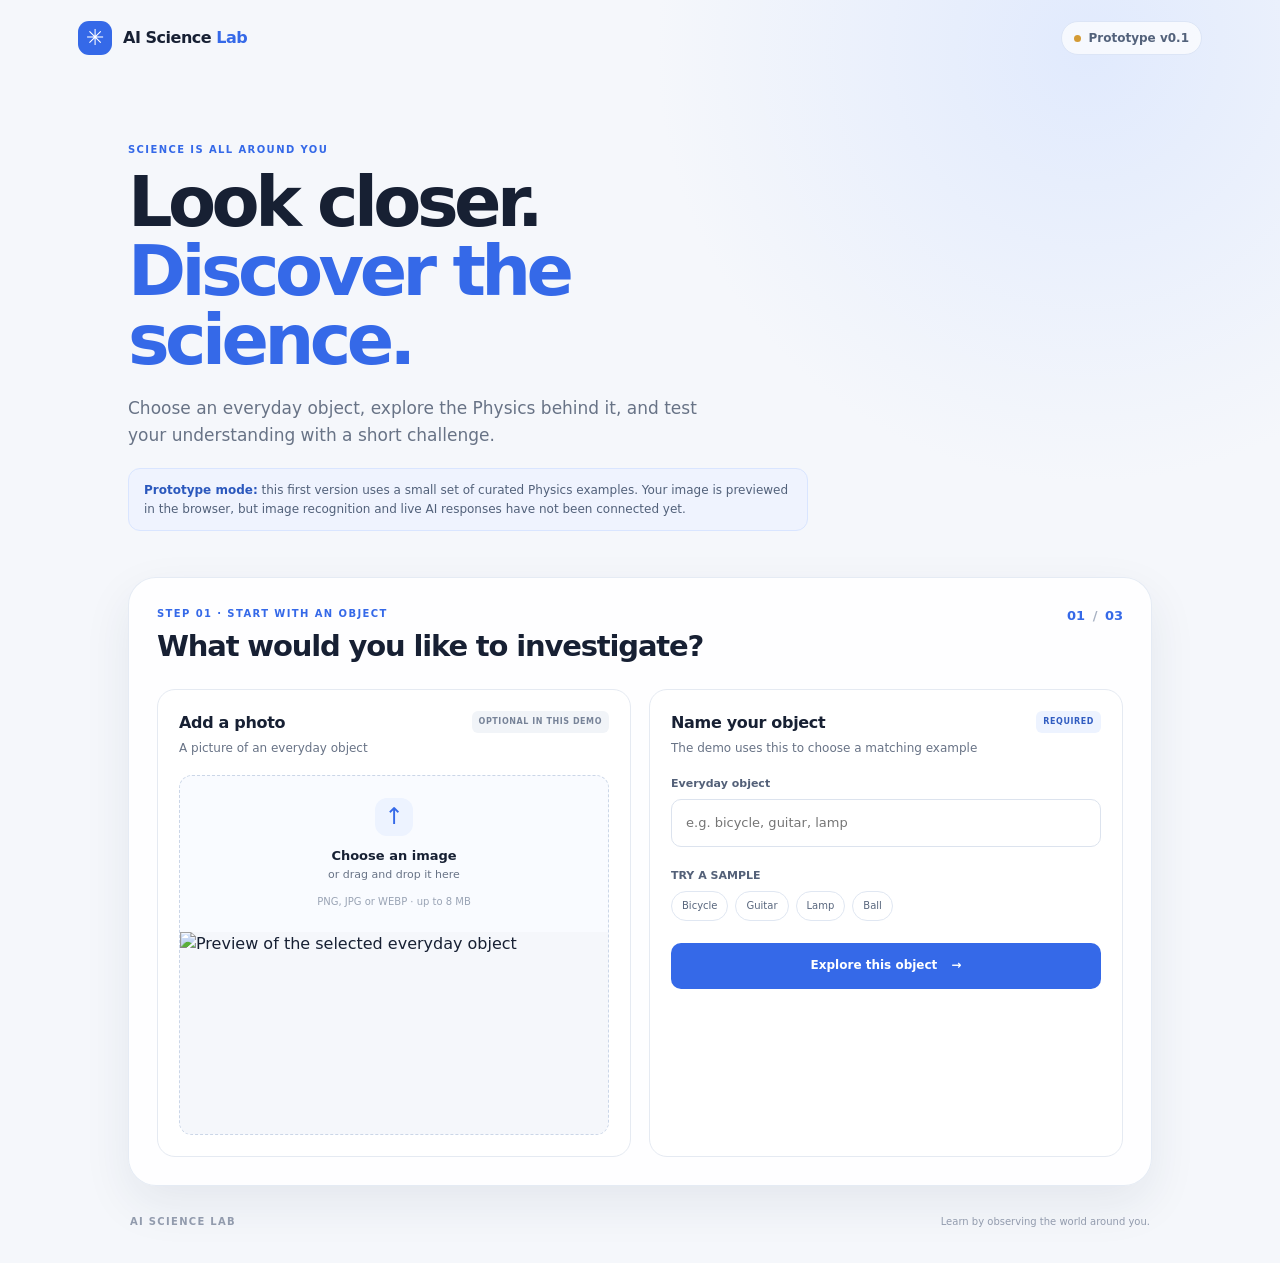
==== index.html @ 0726a8f0 "Foundation" ====
<!doctype html>
<html lang="en">
<head>
  <meta charset="UTF-8">
  <meta name="viewport" content="width=device-width, initial-scale=1.0">
  <meta name="theme-color" content="#101827">
  <meta name="description" content="Explore the Physics behind everyday objects with AI Science Lab.">
  <title>AI Science Lab — Discover the science around you</title>
  <link rel="stylesheet" href="styles.css">
  <script src="app.js" defer></script>
</head>
<body>
  <header class="site-header">
    <a class="brand" href="#top" aria-label="AI Science Lab home">
      <span class="brand-mark" aria-hidden="true">✳</span>
      <span>AI Science <strong>Lab</strong></span>
    </a>
    <div class="header-right">
      <span class="prototype-badge"><span class="status-dot"></span> Prototype v0.1</span>
    </div>
  </header>

  <main id="top" class="page-shell">
    <section class="intro-section">
      <div class="eyebrow">SCIENCE IS ALL AROUND YOU</div>
      <h1>Look closer.<br><span>Discover the science.</span></h1>
      <p class="intro-copy">Choose an everyday object, explore the Physics behind it, and test your understanding with a short challenge.</p>
      <div class="prototype-note" role="note">
        <strong>Prototype mode:</strong> this first version uses a small set of curated Physics examples. Your image is previewed in the browser, but image recognition and live AI responses have not been connected yet.
      </div>
    </section>

    <section class="workspace" aria-labelledby="start-heading">
      <div class="section-heading">
        <div>
          <p class="eyebrow">STEP 01 · START WITH AN OBJECT</p>
          <h2 id="start-heading">What would you like to investigate?</h2>
        </div>
        <span class="step-count">01 <span>/</span> 03</span>
      </div>

      <div class="input-grid">
        <div class="upload-card">
          <div class="card-topline">
            <div>
              <h3>Add a photo</h3>
              <p class="muted">A picture of an everyday object</p>
            </div>
            <span class="optional-label">OPTIONAL IN THIS DEMO</span>
          </div>
          <label class="drop-zone" id="dropZone" for="photoInput" tabindex="0">
            <input id="photoInput" type="file" accept="image/*" hidden>
            <div id="uploadPrompt" class="upload-prompt">
              <span class="upload-icon" aria-hidden="true">↑</span>
              <strong>Choose an image</strong>
              <span>or drag and drop it here</span>
              <small>PNG, JPG or WEBP · up to 8 MB</small>
            </div>
            <img id="imagePreview" class="image-preview" alt="Preview of the selected everyday object" hidden>
          </label>
          <button id="removeImageButton" class="text-button" type="button" hidden>Remove image</button>
        </div>

        <div class="object-card">
          <div class="card-topline">
            <div>
              <h3>Name your object</h3>
              <p class="muted">The demo uses this to choose a matching example</p>
            </div>
            <span class="required-label">REQUIRED</span>
          </div>
          <label class="field-label" for="objectInput">Everyday object</label>
          <input id="objectInput" class="object-input" type="text" list="objectSuggestions" placeholder="e.g. bicycle, guitar, lamp" autocomplete="off">
          <datalist id="objectSuggestions">
            <option value="Bicycle"></option>
            <option value="Ball"></option>
            <option value="Guitar"></option>
            <option value="Lamp"></option>
            <option value="Headphones"></option>
            <option value="Skateboard"></option>
            <option value="Fan"></option>
          </datalist>
          <div class="example-block">
            <span class="field-label">TRY A SAMPLE</span>
            <div class="sample-list">
              <button class="sample-chip" type="button" data-object="Bicycle">Bicycle</button>
              <button class="sample-chip" type="button" data-object="Guitar">Guitar</button>
              <button class="sample-chip" type="button" data-object="Lamp">Lamp</button>
              <button class="sample-chip" type="button" data-object="Ball">Ball</button>
            </div>
          </div>
          <button id="analyzeButton" class="primary-button" type="button">
            Explore this object <span aria-hidden="true">→</span>
          </button>
          <p id="inputMessage" class="input-message" aria-live="polite"></p>
        </div>
      </div>
    </section>

    <section id="resultsSection" class="results-section" aria-labelledby="resultsHeading" hidden>
      <div class="section-heading results-heading">
        <div>
          <p class="eyebrow">STEP 02 · DISCOVER CONNECTIONS</p>
          <h2 id="resultsHeading">The Physics behind your object</h2>
          <p id="resultsSubheading" class="muted"></p>
        </div>
        <span class="step-count">02 <span>/</span> 03</span>
      </div>

      <div class="discovery-layout">
        <aside class="concept-sidebar">
          <p class="sidebar-label">EXPLORE A CONCEPT</p>
          <div id="conceptList" class="concept-list" aria-label="Physics concepts"></div>
          <div class="sidebar-tip"><span aria-hidden="true">✦</span><p>Choose a concept to see how it connects to the object.</p></div>
        </aside>

        <div class="concept-content">
          <div class="concept-kicker" id="conceptCategory">PHYSICS CONCEPT</div>
          <h3 id="conceptTitle">Select a concept</h3>
          <p id="conceptExplanation" class="concept-explanation"></p>
          <div class="real-world-box">
            <span class="box-icon" aria-hidden="true">◎</span>
            <div>
              <strong>Where can you see this?</strong>
              <p id="conceptConnection"></p>
            </div>
          </div>

          <div class="challenge-card">
            <div class="challenge-heading">
              <div>
                <p class="eyebrow">STEP 03 · THINK LIKE A SCIENTIST</p>
                <h4>Make a prediction</h4>
              </div>
              <span class="challenge-icon" aria-hidden="true">?</span>
            </div>
            <p id="questionPrompt" class="question-prompt"></p>
            <div id="answerOptions" class="answer-options"></div>
            <button id="checkAnswerButton" class="secondary-button" type="button" disabled>Check my answer</button>
            <div id="feedbackBox" class="feedback-box" aria-live="polite" hidden></div>
          </div>

          <div class="explore-next" id="exploreNext" hidden>
            <span class="next-icon" aria-hidden="true">↗</span>
            <div>
              <strong>Go one step further</strong>
              <p id="challengeText"></p>
            </div>
          </div>
        </div>
      </div>
      <div class="results-actions">
        <button id="resetButton" class="text-button" type="button">← Explore another object</button>
      </div>
    </section>

    <footer class="site-footer">
      <span>AI SCIENCE LAB</span>
      <span>Learn by observing the world around you.</span>
    </footer>
  </main>

  <div id="toast" class="toast" role="status" aria-live="polite"></div>
</body>
</html>
---- styles.css ----
:root {
  --ink: #172033;
  --muted: #687386;
  --paper: #f5f7fb;
  --surface: #ffffff;
  --line: #e5eaf2;
  --blue: #3569e8;
  --blue-dark: #2454c7;
  --blue-soft: #edf3ff;
  --teal: #147d78;
  --teal-soft: #e9f7f5;
  --shadow: 0 18px 48px rgba(29, 45, 79, 0.08);
  --radius: 22px;
}

* { box-sizing: border-box; }

html { scroll-behavior: smooth; }

body {
  margin: 0;
  color: var(--ink);
  background:
    radial-gradient(circle at 85% 4%, rgba(206, 222, 255, 0.52), transparent 27rem),
    var(--paper);
  font-family: Inter, ui-sans-serif, system-ui, -apple-system, BlinkMacSystemFont, "Segoe UI", sans-serif;
  line-height: 1.55;
}

button, input { font: inherit; }
button { cursor: pointer; }
button:focus-visible, input:focus-visible, .drop-zone:focus-visible {
  outline: 3px solid rgba(53, 105, 232, 0.32);
  outline-offset: 3px;
}

.site-header {
  height: 76px;
  max-width: 1180px;
  margin: 0 auto;
  padding: 0 28px;
  display: flex;
  align-items: center;
  justify-content: space-between;
}

.brand {
  display: inline-flex;
  align-items: center;
  gap: 11px;
  color: var(--ink);
  text-decoration: none;
  font-size: 16px;
  font-weight: 650;
  letter-spacing: -0.03em;
}
.brand strong { color: var(--blue); }
.brand-mark {
  display: grid;
  place-items: center;
  width: 34px;
  height: 34px;
  border-radius: 11px;
  color: white;
  background: var(--blue);
  font-size: 22px;
}
.header-right { display: flex; align-items: center; }
.prototype-badge {
  display: inline-flex;
  align-items: center;
  gap: 8px;
  padding: 7px 12px;
  border: 1px solid #dce5f6;
  border-radius: 99px;
  color: #53627b;
  background: rgba(255,255,255,.7);
  font-size: 12px;
  font-weight: 650;
}
.status-dot { width: 7px; height: 7px; border-radius: 50%; background: #d49b35; }

.page-shell { max-width: 1080px; margin: 0 auto; padding: 34px 28px 24px; }
.intro-section { max-width: 720px; padding: 32px 0 46px; }
.eyebrow {
  margin: 0 0 10px;
  color: var(--blue);
  font-size: 10px;
  font-weight: 800;
  letter-spacing: .14em;
}
h1 {
  margin: 0;
  font-size: clamp(42px, 7vw, 70px);
  line-height: .99;
  letter-spacing: -.065em;
  font-weight: 760;
}
h1 span { color: var(--blue); }
.intro-copy { max-width: 590px; margin: 20px 0 20px; color: var(--muted); font-size: 17px; }
.prototype-note {
  max-width: 680px;
  padding: 12px 15px;
  border: 1px solid #d9e5ff;
  border-radius: 12px;
  color: #52617a;
  background: rgba(237,243,255,.78);
  font-size: 12px;
}
.prototype-note strong { color: #2b58bd; }

.workspace, .results-section {
  padding: 28px;
  border: 1px solid rgba(227, 233, 243, .9);
  border-radius: 28px;
  background: rgba(255,255,255,.88);
  box-shadow: var(--shadow);
}
.section-heading { display: flex; align-items: flex-start; justify-content: space-between; gap: 18px; margin-bottom: 25px; }
.section-heading .eyebrow { margin-bottom: 7px; }
h2 { margin: 0; font-size: clamp(22px, 3vw, 29px); line-height: 1.2; letter-spacing: -.04em; }
.step-count { flex: 0 0 auto; color: var(--blue); font-size: 13px; font-weight: 750; }
.step-count span { color: #a8b2c3; padding: 0 3px; }
.input-grid { display: grid; grid-template-columns: 1fr 1fr; gap: 18px; }
.upload-card, .object-card { min-width: 0; padding: 21px; border: 1px solid var(--line); border-radius: 18px; background: #fff; }
.card-topline { display: flex; align-items: flex-start; justify-content: space-between; gap: 10px; margin-bottom: 17px; }
h3 { margin: 0; font-size: 16px; letter-spacing: -.02em; }
.muted { margin: 4px 0 0; color: var(--muted); font-size: 12px; }
.optional-label, .required-label { flex: 0 0 auto; padding: 5px 7px; border-radius: 6px; background: #f1f4f8; color: #778398; font-size: 8px; font-weight: 800; letter-spacing: .07em; }
.required-label { color: #315dc1; background: var(--blue-soft); }
.drop-zone {
  min-height: 202px;
  display: grid;
  place-items: center;
  overflow: hidden;
  border: 1.5px dashed #cbd6e7;
  border-radius: 13px;
  background: #f9fbff;
  cursor: pointer;
  transition: border-color .18s ease, background .18s ease;
}
.drop-zone:hover, .drop-zone.drag-over { border-color: var(--blue); background: #f0f5ff; }
.upload-prompt { display: flex; flex-direction: column; align-items: center; padding: 22px; text-align: center; }
.upload-icon { display: grid; place-items: center; width: 38px; height: 38px; margin-bottom: 10px; border-radius: 12px; color: var(--blue); background: var(--blue-soft); font-size: 23px; }
.upload-prompt strong { font-size: 13px; }
.upload-prompt span:not(.upload-icon) { color: var(--muted); font-size: 11px; }
.upload-prompt small { margin-top: 11px; color: #9aa4b5; font-size: 10px; }
.image-preview { display: block; width: 100%; height: 202px; object-fit: contain; background: #f5f7fb; }
.text-button { padding: 8px 0; border: 0; color: var(--blue); background: transparent; font-size: 12px; font-weight: 700; }
#removeImageButton { margin-top: 5px; }
.field-label { display: block; margin-bottom: 7px; color: #536078; font-size: 11px; font-weight: 700; }
.object-input { width: 100%; padding: 13px 14px; border: 1px solid #dce3ee; border-radius: 10px; color: var(--ink); background: #fff; font-size: 13px; transition: border-color .18s ease, box-shadow .18s ease; }
.object-input:focus { border-color: var(--blue); outline: 0; box-shadow: 0 0 0 3px rgba(53,105,232,.1); }
.example-block { margin-top: 20px; }
.sample-list { display: flex; flex-wrap: wrap; gap: 7px; }
.sample-chip { padding: 6px 10px; border: 1px solid #e0e7f2; border-radius: 99px; color: #58667d; background: #fff; font-size: 10px; transition: all .16s ease; }
.sample-chip:hover { border-color: #b8cafa; color: var(--blue); background: var(--blue-soft); }
.primary-button, .secondary-button {
  display: inline-flex;
  align-items: center;
  justify-content: center;
  gap: 14px;
  min-height: 46px;
  padding: 0 18px;
  border: 0;
  border-radius: 10px;
  color: white;
  background: var(--blue);
  font-size: 12px;
  font-weight: 750;
  transition: transform .16s ease, background .16s ease, opacity .16s ease;
}
.primary-button { width: 100%; margin-top: 22px; }
.primary-button:hover:not(:disabled), .secondary-button:hover:not(:disabled) { transform: translateY(-1px); background: var(--blue-dark); }
button:disabled { cursor: not-allowed; opacity: .45; }
.input-message { min-height: 16px; margin: 8px 0 0; color: #b05243; font-size: 11px; }

.results-section { margin-top: 28px; scroll-margin-top: 20px; }
.results-heading { align-items: flex-end; }
.results-heading .muted { font-size: 13px; }
.discovery-layout { display: grid; grid-template-columns: 220px minmax(0, 1fr); gap: 22px; }
.concept-sidebar { padding: 16px; border: 1px solid var(--line); border-radius: 16px; background: #fbfcff; }
.sidebar-label { margin: 0 0 12px; color: #8994a7; font-size: 9px; font-weight: 800; letter-spacing: .12em; }
.concept-list { display: grid; gap: 7px; }
.concept-button { width: 100%; padding: 11px 12px; border: 1px solid transparent; border-radius: 9px; color: #536078; background: transparent; text-align: left; font-size: 12px; font-weight: 650; transition: all .16s ease; }
.concept-button:hover { background: #f1f5fc; }
.concept-button.active { border-color: #d9e5ff; color: #2859c5; background: var(--blue-soft); }
.concept-button::before { content: "•"; margin-right: 8px; color: #8ba7e8; }
.sidebar-tip { display: flex; gap: 9px; margin-top: 19px; padding-top: 14px; border-top: 1px solid var(--line); color: #7b879a; font-size: 10px; }
.sidebar-tip span { color: #d59a39; }
.sidebar-tip p { margin: 0; }
.concept-content { min-width: 0; padding: 5px 4px 0; }
.concept-kicker { margin-bottom: 6px; color: var(--teal); font-size: 9px; font-weight: 800; letter-spacing: .12em; }
.concept-content h3 { font-size: 24px; letter-spacing: -.04em; }
.concept-explanation { max-width: 670px; margin: 12px 0 17px; color: #566278; font-size: 13px; line-height: 1.75; }
.real-world-box { display: flex; gap: 12px; padding: 13px 15px; border: 1px solid #d8efeb; border-radius: 12px; background: var(--teal-soft); }
.box-icon { flex: 0 0 auto; color: var(--teal); font-size: 20px; }
.real-world-box strong { color: #246b67; font-size: 11px; }
.real-world-box p { margin: 3px 0 0; color: #527b78; font-size: 11px; }
.challenge-card { margin-top: 21px; padding: 18px; border: 1px solid var(--line); border-radius: 15px; background: #fff; }
.challenge-heading { display: flex; align-items: center; justify-content: space-between; }
.challenge-heading .eyebrow { margin-bottom: 4px; }
.challenge-heading h4 { margin: 0; font-size: 17px; letter-spacing: -.03em; }
.challenge-icon { display: grid; place-items: center; width: 31px; height: 31px; border-radius: 10px; color: var(--blue); background: var(--blue-soft); font-weight: 800; }
.question-prompt { margin: 15px 0 12px; color: #39465d; font-size: 12px; font-weight: 650; }
.answer-options { display: grid; gap: 8px; }
.answer-option { display: flex; align-items: center; gap: 10px; width: 100%; padding: 10px 12px; border: 1px solid #e3e8f0; border-radius: 9px; color: #59667c; background: #fff; text-align: left; font-size: 11px; transition: all .15s ease; }
.answer-option:hover { border-color: #bbcdf5; background: #f8faff; }
.answer-option.selected { border-color: #8daaf0; color: #2859c5; background: var(--blue-soft); }
.option-marker { display: grid; place-items: center; flex: 0 0 auto; width: 19px; height: 19px; border: 1px solid #d5dce8; border-radius: 50%; font-size: 9px; font-weight: 750; }
.answer-option.selected .option-marker { border-color: var(--blue); color: white; background: var(--blue); }
.secondary-button { min-height: 39px; margin-top: 13px; padding: 0 15px; font-size: 11px; }
.feedback-box { margin-top: 13px; padding: 12px 13px; border-radius: 10px; font-size: 11px; }
.feedback-box.correct { border: 1px solid #cce9dc; color: #286947; background: #effaf4; }
.feedback-box.incorrect { border: 1px solid #f2dfc4; color: #805b25; background: #fff8ec; }
.feedback-box strong { display: block; margin-bottom: 3px; }
.explore-next { display: flex; gap: 12px; margin-top: 13px; padding: 13px 15px; border: 1px solid #e6e3fa; border-radius: 12px; background: #f8f7ff; }
.next-icon { color: #7964c9; font-size: 19px; }
.explore-next strong { color: #594a9c; font-size: 11px; }
.explore-next p { margin: 3px 0 0; color: #716b91; font-size: 11px; }
.results-actions { margin-top: 14px; }
.site-footer { display: flex; align-items: center; justify-content: space-between; gap: 10px; padding: 28px 2px 10px; color: #929bad; font-size: 10px; }
.site-footer span:first-child { font-weight: 800; letter-spacing: .13em; }
.toast { position: fixed; right: 22px; bottom: 22px; z-index: 10; max-width: min(360px, calc(100vw - 44px)); padding: 12px 15px; border-radius: 10px; color: #fff; background: #25334c; box-shadow: var(--shadow); font-size: 12px; opacity: 0; transform: translateY(8px); pointer-events: none; transition: .2s ease; }
.toast.show { opacity: 1; transform: translateY(0); }

@media (max-width: 760px) {
  .site-header { height: 66px; padding: 0 18px; }
  .page-shell { padding: 22px 16px; }
  .intro-section { padding: 25px 0 30px; }
  .workspace, .results-section { padding: 19px; border-radius: 21px; }
  .input-grid { grid-template-columns: 1fr; }
  .discovery-layout { grid-template-columns: 1fr; }
  .concept-sidebar { padding: 13px; }
  .concept-list { display: flex; flex-wrap: wrap; }
  .concept-button { width: auto; padding: 8px 10px; border-color: #e5eaf2; background: white; }
  .sidebar-tip { display: none; }
  .concept-content { padding-top: 5px; }
}

@media (max-width: 430px) {
  .prototype-badge { padding: 6px 9px; font-size: 10px; }
  .section-heading { margin-bottom: 19px; }
  .card-topline { flex-direction: column; }
  .optional-label, .required-label { align-self: flex-start; }
  .site-footer { flex-direction: column; align-items: flex-start; }
}
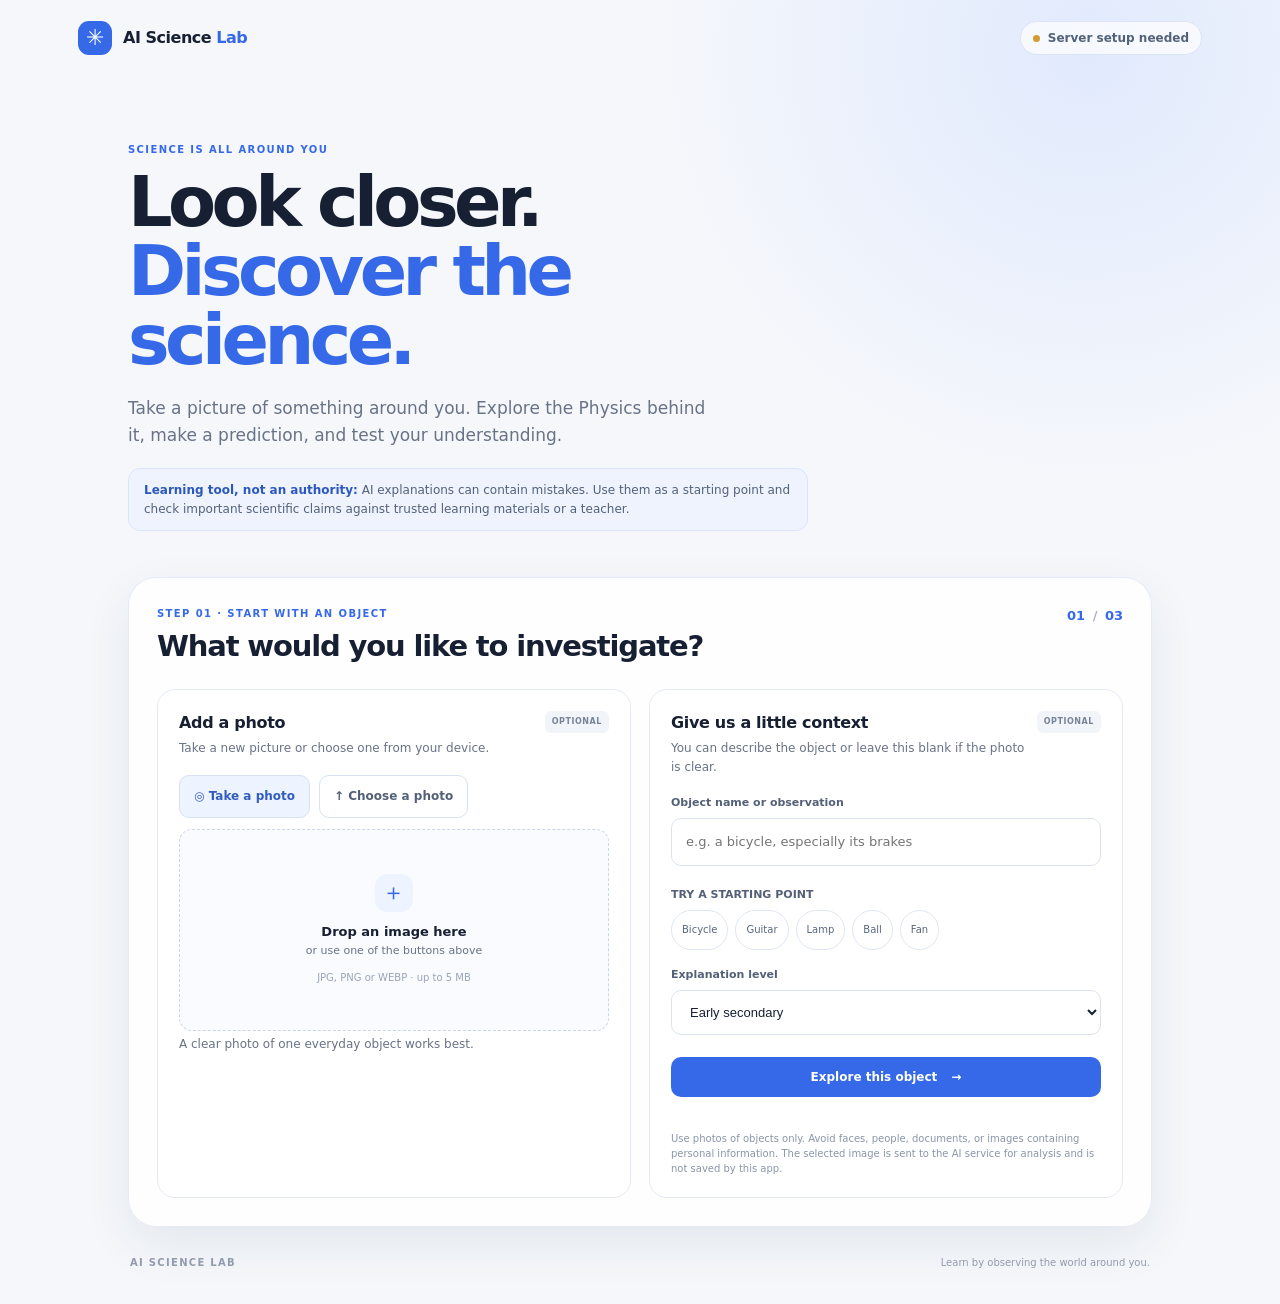
==== commit cfc0c658: "Updates" ====
--- a/index.html
+++ b/index.html
@@ -2,12 +2,19 @@
 <html lang="en">
 <head>
   <meta charset="UTF-8">
-  <meta name="viewport" content="width=device-width, initial-scale=1.0">
-  <meta name="theme-color" content="#101827">
+  <meta name="viewport" content="width=device-width, initial-scale=1.0, viewport-fit=cover">
+  <meta name="theme-color" content="#172033">
   <meta name="description" content="Explore the Physics behind everyday objects with AI Science Lab.">
+  <meta name="mobile-web-app-capable" content="yes">
+  <meta name="apple-mobile-web-app-capable" content="yes">
+  <meta name="apple-mobile-web-app-status-bar-style" content="default">
+  <meta name="apple-mobile-web-app-title" content="Science Lab">
   <title>AI Science Lab — Discover the science around you</title>
-  <link rel="stylesheet" href="styles.css">
-  <script src="app.js" defer></script>
+  <link rel="manifest" href="/manifest.webmanifest">
+  <link rel="icon" href="/icons/icon-192.png" type="image/png">
+  <link rel="apple-touch-icon" href="/icons/icon-192.png">
+  <link rel="stylesheet" href="/styles.css">
+  <script src="/app.js" defer></script>
 </head>
 <body>
   <header class="site-header">
@@ -16,7 +23,8 @@
       <span>AI Science <strong>Lab</strong></span>
     </a>
     <div class="header-right">
-      <span class="prototype-badge"><span class="status-dot"></span> Prototype v0.1</span>
+      <span id="connectionBadge" class="prototype-badge"><span class="status-dot"></span> AI connected when online</span>
+      <button id="installButton" class="install-button" type="button" hidden>Install app</button>
     </div>
   </header>
 
@@ -24,10 +32,11 @@
     <section class="intro-section">
       <div class="eyebrow">SCIENCE IS ALL AROUND YOU</div>
       <h1>Look closer.<br><span>Discover the science.</span></h1>
-      <p class="intro-copy">Choose an everyday object, explore the Physics behind it, and test your understanding with a short challenge.</p>
+      <p class="intro-copy">Take a picture of something around you. Explore the Physics behind it, make a prediction, and test your understanding.</p>
       <div class="prototype-note" role="note">
-        <strong>Prototype mode:</strong> this first version uses a small set of curated Physics examples. Your image is previewed in the browser, but image recognition and live AI responses have not been connected yet.
-      </div>
+        <strong>Learning tool, not an authority:</strong> AI explanations can contain mistakes. Use them as a starting point and check important scientific claims against trusted learning materials or a teacher.
+      </div>
+      <div id="offlineNotice" class="offline-notice" role="status" hidden>You are offline. The app shell can still open, but AI image analysis needs an internet connection.</div>
     </section>
 
     <section class="workspace" aria-labelledby="start-heading">
@@ -44,56 +53,73 @@
           <div class="card-topline">
             <div>
               <h3>Add a photo</h3>
-              <p class="muted">A picture of an everyday object</p>
-            </div>
-            <span class="optional-label">OPTIONAL IN THIS DEMO</span>
-          </div>
-          <label class="drop-zone" id="dropZone" for="photoInput" tabindex="0">
-            <input id="photoInput" type="file" accept="image/*" hidden>
+              <p class="muted">Take a new picture or choose one from your device.</p>
+            </div>
+            <span class="optional-label">OPTIONAL</span>
+          </div>
+
+          <div class="photo-actions">
+            <button id="takePhotoButton" class="photo-button" type="button">◎ Take a photo</button>
+            <button id="choosePhotoButton" class="photo-button secondary-photo" type="button">↑ Choose a photo</button>
+          </div>
+          <input id="cameraInput" class="visually-hidden" type="file" accept="image/jpeg,image/png,image/webp" capture="environment">
+          <input id="galleryInput" class="visually-hidden" type="file" accept="image/png,image/jpeg,image/webp">
+
+          <div class="drop-zone" id="dropZone" tabindex="0" role="button" aria-label="Choose an image or drag one here">
             <div id="uploadPrompt" class="upload-prompt">
-              <span class="upload-icon" aria-hidden="true">↑</span>
-              <strong>Choose an image</strong>
-              <span>or drag and drop it here</span>
-              <small>PNG, JPG or WEBP · up to 8 MB</small>
+              <span class="upload-icon" aria-hidden="true">＋</span>
+              <strong>Drop an image here</strong>
+              <span>or use one of the buttons above</span>
+              <small>JPG, PNG or WEBP · up to 5 MB</small>
             </div>
             <img id="imagePreview" class="image-preview" alt="Preview of the selected everyday object" hidden>
-          </label>
-          <button id="removeImageButton" class="text-button" type="button" hidden>Remove image</button>
+          </div>
+          <div class="photo-footer">
+            <p id="imageMessage" class="muted">A clear photo of one everyday object works best.</p>
+            <button id="removeImageButton" class="text-button" type="button" hidden>Remove photo</button>
+          </div>
         </div>
 
         <div class="object-card">
           <div class="card-topline">
             <div>
-              <h3>Name your object</h3>
-              <p class="muted">The demo uses this to choose a matching example</p>
-            </div>
-            <span class="required-label">REQUIRED</span>
-          </div>
-          <label class="field-label" for="objectInput">Everyday object</label>
-          <input id="objectInput" class="object-input" type="text" list="objectSuggestions" placeholder="e.g. bicycle, guitar, lamp" autocomplete="off">
-          <datalist id="objectSuggestions">
-            <option value="Bicycle"></option>
-            <option value="Ball"></option>
-            <option value="Guitar"></option>
-            <option value="Lamp"></option>
-            <option value="Headphones"></option>
-            <option value="Skateboard"></option>
-            <option value="Fan"></option>
-          </datalist>
+              <h3>Give us a little context</h3>
+              <p class="muted">You can describe the object or leave this blank if the photo is clear.</p>
+            </div>
+            <span class="optional-label">OPTIONAL</span>
+          </div>
+          <label class="field-label" for="objectInput">Object name or observation</label>
+          <input id="objectInput" class="object-input" type="text" maxlength="160" placeholder="e.g. a bicycle, especially its brakes" autocomplete="off">
           <div class="example-block">
-            <span class="field-label">TRY A SAMPLE</span>
+            <span class="field-label">TRY A STARTING POINT</span>
             <div class="sample-list">
               <button class="sample-chip" type="button" data-object="Bicycle">Bicycle</button>
               <button class="sample-chip" type="button" data-object="Guitar">Guitar</button>
               <button class="sample-chip" type="button" data-object="Lamp">Lamp</button>
               <button class="sample-chip" type="button" data-object="Ball">Ball</button>
-            </div>
-          </div>
+              <button class="sample-chip" type="button" data-object="Fan">Fan</button>
+            </div>
+          </div>
+          <label class="field-label level-label" for="learningLevel">Explanation level</label>
+          <select id="learningLevel" class="object-input">
+            <option value="early secondary (approximately ages 11–14)">Early secondary</option>
+            <option value="middle secondary (approximately ages 14–16)">Middle secondary</option>
+            <option value="introductory high-school Physics">Introductory high-school Physics</option>
+          </select>
           <button id="analyzeButton" class="primary-button" type="button">
             Explore this object <span aria-hidden="true">→</span>
           </button>
-          <p id="inputMessage" class="input-message" aria-live="polite"></p>
-        </div>
+          <p id="inputMessage" class="input-message" role="status" aria-live="polite"></p>
+          <p class="privacy-note">Use photos of objects only. Avoid faces, people, documents, or images containing personal information. The selected image is sent to the AI service for analysis and is not saved by this app.</p>
+        </div>
+      </div>
+    </section>
+
+    <section id="loadingSection" class="loading-section" aria-live="polite" hidden>
+      <div class="loader" aria-hidden="true"></div>
+      <div>
+        <strong>Exploring the Physics...</strong>
+        <p id="loadingMessage">The AI is examining the object and preparing a learning pathway.</p>
       </div>
     </section>
 
@@ -107,11 +133,12 @@
         <span class="step-count">02 <span>/</span> 03</span>
       </div>
 
-      <div class="discovery-layout">
+      <div id="analysisNotice" class="analysis-notice" hidden></div>
+      <div id="conceptArea" class="discovery-layout" hidden>
         <aside class="concept-sidebar">
           <p class="sidebar-label">EXPLORE A CONCEPT</p>
           <div id="conceptList" class="concept-list" aria-label="Physics concepts"></div>
-          <div class="sidebar-tip"><span aria-hidden="true">✦</span><p>Choose a concept to see how it connects to the object.</p></div>
+          <div class="sidebar-tip"><span aria-hidden="true">✦</span><p>Choose a concept to explore its explanation and challenge.</p></div>
         </aside>
 
         <div class="concept-content">
@@ -124,6 +151,10 @@
               <strong>Where can you see this?</strong>
               <p id="conceptConnection"></p>
             </div>
+          </div>
+          <div id="misconceptionBox" class="misconception-box" hidden>
+            <strong>A misconception to watch for</strong>
+            <p id="misconceptionText"></p>
           </div>
 
           <div class="challenge-card">
@@ -154,6 +185,25 @@
       </div>
     </section>
 
+    <div id="cameraPanel" class="camera-panel" role="dialog" aria-modal="true" aria-labelledby="cameraHeading" hidden>
+      <div class="camera-dialog">
+        <div class="camera-dialog-heading">
+          <div>
+            <p class="eyebrow">CAMERA</p>
+            <h2 id="cameraHeading">Take a picture</h2>
+          </div>
+          <button id="closeCameraButton" class="camera-close-button" type="button" aria-label="Close camera">×</button>
+        </div>
+        <video id="cameraVideo" class="camera-video" autoplay playsinline muted></video>
+        <canvas id="cameraCanvas" hidden></canvas>
+        <p id="cameraMessage" class="muted">Point the camera at one everyday object.</p>
+        <div class="camera-controls">
+          <button id="capturePhotoButton" class="primary-button" type="button">Capture photo</button>
+          <button id="cameraFallbackButton" class="photo-button secondary-photo" type="button">Use device camera picker</button>
+        </div>
+      </div>
+    </div>
+
     <footer class="site-footer">
       <span>AI SCIENCE LAB</span>
       <span>Learn by observing the world around you.</span>
--- a/styles.css
+++ b/styles.css
@@ -245,3 +245,181 @@
   .optional-label, .required-label { align-self: flex-start; }
   .site-footer { flex-direction: column; align-items: flex-start; }
 }
+
+/* ---------- AI integration + PWA additions ---------- */
+[hidden] { display: none !important; }
+.header-right { gap: 10px; }
+.prototype-badge { white-space: nowrap; }
+.online-dot { background: #209b72; }
+.offline-dot { background: #d49b35; }
+.install-button {
+  min-height: 38px;
+  padding: 0 13px;
+  border: 1px solid #dce5f6;
+  border-radius: 9px;
+  color: var(--blue);
+  background: #fff;
+  font-size: 11px;
+  font-weight: 750;
+}
+.install-button:hover { background: var(--blue-soft); }
+.photo-actions { display: flex; flex-wrap: wrap; gap: 9px; margin-bottom: 11px; }
+.photo-button {
+  min-height: 43px;
+  padding: 0 14px;
+  border: 1px solid #d8e2f2;
+  border-radius: 10px;
+  color: #315dc1;
+  background: var(--blue-soft);
+  font-size: 12px;
+  font-weight: 750;
+}
+.photo-button:hover { border-color: #abc2f4; background: #e4edff; }
+.photo-button.secondary-photo { color: #536078; background: #fff; }
+.photo-footer { display: flex; align-items: center; justify-content: space-between; gap: 10px; }
+.photo-footer .muted { overflow-wrap: anywhere; }
+#removeImageButton { flex: 0 0 auto; }
+.visually-hidden {
+  position: absolute !important;
+  width: 1px !important;
+  height: 1px !important;
+  padding: 0 !important;
+  margin: -1px !important;
+  overflow: hidden !important;
+  clip: rect(0, 0, 0, 0) !important;
+  white-space: nowrap !important;
+  border: 0 !important;
+}
+.object-card .level-label { margin-top: 16px; }
+.privacy-note { margin: 10px 0 0; color: #8a95a8; font-size: 10px; line-height: 1.5; }
+.offline-notice {
+  max-width: 680px;
+  margin-top: 12px;
+  padding: 10px 13px;
+  border: 1px solid #f0d9a9;
+  border-radius: 11px;
+  color: #7c5c25;
+  background: #fff8e9;
+  font-size: 12px;
+}
+.loading-section {
+  display: flex;
+  align-items: center;
+  gap: 15px;
+  margin-top: 22px;
+  padding: 20px 23px;
+  border: 1px solid #dce6f8;
+  border-radius: 17px;
+  background: #fff;
+  box-shadow: var(--shadow);
+}
+.loading-section strong { font-size: 13px; }
+.loading-section p { margin: 3px 0 0; color: var(--muted); font-size: 11px; }
+.loader, .button-spinner {
+  width: 25px;
+  height: 25px;
+  border: 3px solid #dce6fb;
+  border-top-color: var(--blue);
+  border-radius: 50%;
+  animation: spin .8s linear infinite;
+}
+.button-spinner { width: 14px; height: 14px; border-width: 2px; border-color: rgba(255,255,255,.35); border-top-color: #fff; }
+@keyframes spin { to { transform: rotate(360deg); } }
+.analysis-notice {
+  margin: -6px 0 19px;
+  padding: 12px 14px;
+  border: 1px solid #d8efeb;
+  border-radius: 11px;
+  color: #376b67;
+  background: #f1fbf9;
+  font-size: 11px;
+  line-height: 1.6;
+}
+.analysis-notice.notice-caution {
+  border-color: #f0d9a9;
+  color: #7c5c25;
+  background: #fff8e9;
+}
+.misconception-box {
+  margin-top: 12px;
+  padding: 12px 15px;
+  border: 1px solid #eee2c9;
+  border-radius: 11px;
+  color: #725c36;
+  background: #fffaf0;
+}
+.misconception-box strong { font-size: 11px; }
+.misconception-box p { margin: 4px 0 0; font-size: 11px; line-height: 1.55; }
+.concept-button { min-height: 42px; }
+.answer-option { min-height: 43px; }
+.primary-button, .secondary-button, .text-button, .sample-chip { min-height: 40px; }
+.drop-zone { touch-action: manipulation; }
+
+@media (max-width: 760px) {
+  .header-right { gap: 7px; }
+  .prototype-badge { padding: 6px 8px; font-size: 9px; }
+  .install-button { min-height: 36px; padding: 0 9px; font-size: 10px; }
+  .photo-actions { display: grid; grid-template-columns: 1fr 1fr; }
+  .photo-button { min-height: 46px; padding: 0 8px; font-size: 11px; }
+  .drop-zone { min-height: 170px; }
+  .image-preview { height: 200px; }
+  .loading-section { padding: 16px; }
+}
+
+@media (max-width: 430px) {
+  .site-header { padding: 0 12px; }
+  .brand { gap: 7px; font-size: 14px; }
+  .brand-mark { width: 30px; height: 30px; }
+  .prototype-badge { max-width: 124px; white-space: normal; line-height: 1.2; }
+  .photo-footer { align-items: flex-start; }
+}
+
+/* Camera dialog: live capture inside the installed/web app */
+.camera-panel {
+  position: fixed;
+  inset: 0;
+  z-index: 30;
+  display: grid;
+  place-items: center;
+  padding: 18px;
+  background: rgba(12, 22, 40, .72);
+}
+.camera-dialog {
+  width: min(100%, 560px);
+  padding: 20px;
+  border: 1px solid rgba(255,255,255,.5);
+  border-radius: 20px;
+  background: #fff;
+  box-shadow: 0 24px 80px rgba(0,0,0,.25);
+}
+.camera-dialog-heading { display: flex; align-items: flex-start; justify-content: space-between; gap: 12px; margin-bottom: 14px; }
+.camera-dialog-heading .eyebrow { margin-bottom: 3px; }
+.camera-dialog-heading h2 { font-size: 23px; }
+.camera-close-button {
+  width: 40px;
+  height: 40px;
+  border: 1px solid var(--line);
+  border-radius: 10px;
+  color: var(--ink);
+  background: #fff;
+  font-size: 25px;
+  line-height: 1;
+}
+.camera-video {
+  display: block;
+  width: 100%;
+  max-height: min(58vh, 460px);
+  aspect-ratio: 4 / 3;
+  border-radius: 13px;
+  background: #101827;
+  object-fit: cover;
+}
+.camera-dialog > .muted { margin: 10px 0 14px; }
+.camera-controls { display: grid; grid-template-columns: 1fr 1fr; gap: 9px; }
+.camera-controls .primary-button { min-height: 46px; margin: 0; }
+.camera-controls .photo-button { min-height: 46px; }
+@media (max-width: 500px) {
+  .camera-panel { padding: 10px; }
+  .camera-dialog { padding: 15px; border-radius: 17px; }
+  .camera-controls { grid-template-columns: 1fr; }
+}
